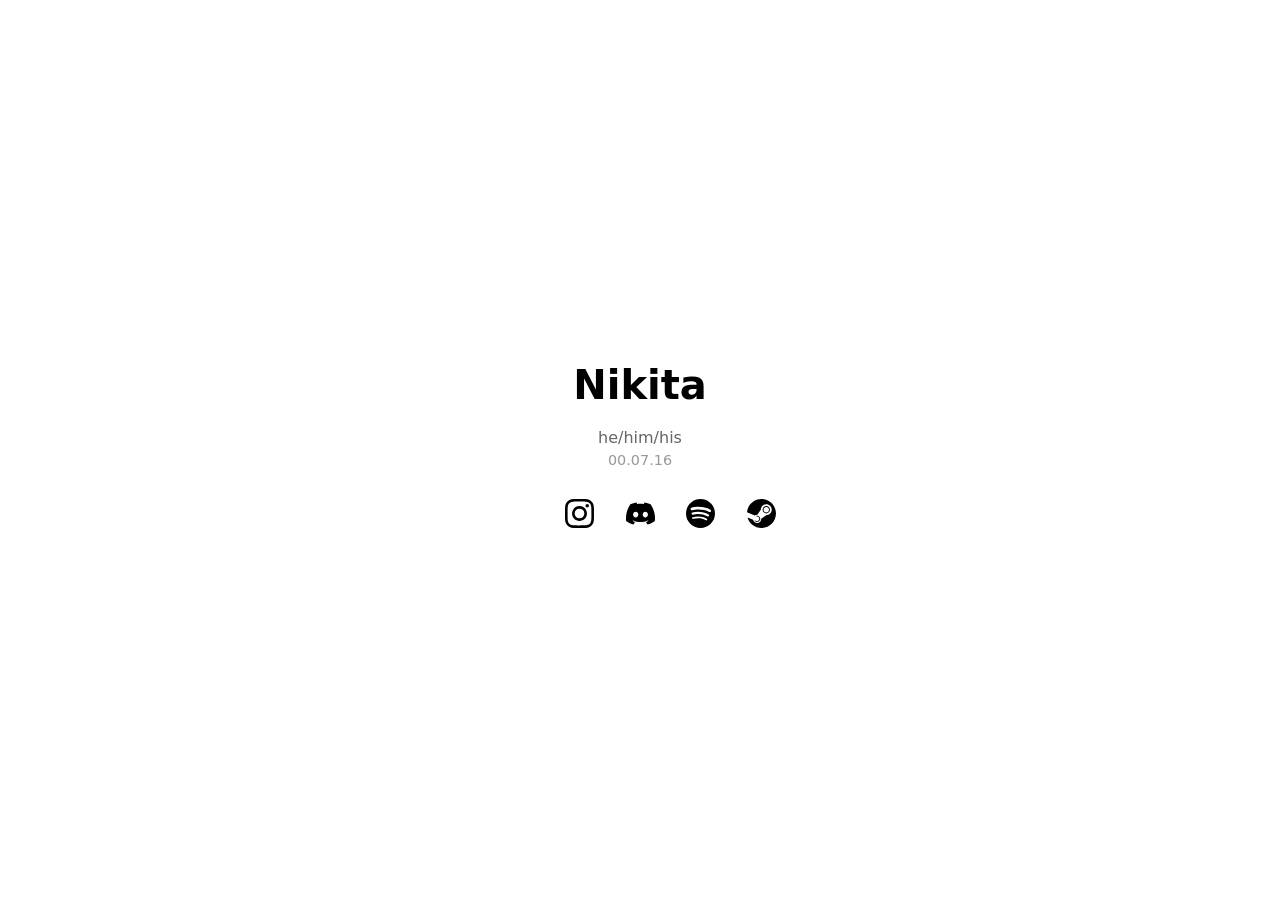
==== index.html @ f51042dd "Add personal landing page Adds the site as uploaded: page (renamed elements.html -> index.html so ho" ====
<!DOCTYPE html>
<html lang="en">
<head>
  <meta charset="UTF-8">
  <meta name="viewport" content="width=device-width, initial-scale=1">
  <title>@n.d.khrapov</title>
  <link rel="stylesheet" href="styles.css">
</head>
<body>
  <div class="container">
    <h1>Nikita</h1>
    <p class="pronouns">he/him/his</p>
    <p class="dateofbirth">00.07.16</p>
    
    <div class="socials">
      <a href="https://twitter.com/ndkhrapov" class="twitter" title="Twitter">Twitter</a>
      <a href="https://instagram.com/n.d.khrapov" class="instagram" title="Instagram">Instagram</a>
      <a href="https://discord.com/channels/@me/281485925865881600" class="discord" title="Discord">Discord</a>
      <a href="https://open.spotify.com/user/p5egjznjq1l8l3v9f7fo3ro2e" class="spotify" title="Spotify">Spotify</a>
      <a href="https://steamcommunity.com/id/GoodGuyLimony/" class="steam" title="Steam">Steam</a>
    </div>
  </div>
</body>
</html>
---- styles.css ----
:root {
  --bg-color: #ffffff;
  --text-main: #000000;
  --text-secondary: #666666;
  --text-tertiary: #999999;
  --icon-color: #000000;
}

@media (prefers-color-scheme: dark) {
  :root {
    --bg-color: #000000;
    --text-main: #ffffff;
    --text-secondary: #aaaaaa;
    --text-tertiary: #777777;
    --icon-color: #ffffff;
  }
}

* {
  margin: 0;
  padding: 0;
  box-sizing: border-box;
}

body {
  font-family: system-ui, -apple-system, sans-serif;
  display: flex;
  align-items: center;
  justify-content: center;
  min-height: 100vh;
  background: var(--bg-color);
  transition: background 0.3s ease;
}

.container {
  text-align: center;
  max-width: 90vw;
  width: 100%;
  padding: 5vh;
}

h1 {
  font-size: 2.5em;
  margin-bottom: 0.5em;
  color: var(--text-main);
  transition: color 0.3s ease;
}

.pronouns {
  color: var(--text-secondary);
  margin-bottom: 0.3em;
  transition: color 0.3s ease;
}

.dateofbirth {
  color: var(--text-tertiary);
  font-size: 0.9em;
  margin-bottom: 1.5em;
  transition: color 0.3s ease;
}

.socials {
  display: flex;
  gap: 0.8em;
  justify-content: center;
  flex-wrap: wrap;
  margin-top: 1em;
}

.socials a {
  width: 3em;
  height: 3em;
  border-radius: 50%;
  display: block;
  text-decoration: none;
  transition: 0.3s;
  
  -webkit-mask-size: 60%;
  mask-size: 60%;
  -webkit-mask-repeat: no-repeat;
  mask-repeat: no-repeat;
  -webkit-mask-position: center;
  mask-position: center;

  background-color: var(--icon-color);
  text-indent: -9999px;
  overflow: hidden;
}

.socials a:hover {
  transform: translateY(-0.1em);
}

.twitter {
  -webkit-mask-image: url(x.svg);
  mask-image: url(x.svg);
}

.instagram {
  -webkit-mask-image: url(instagram.svg);
  mask-image: url(instagram.svg);
}

.discord {
  -webkit-mask-image: url(discord.svg);
  mask-image: url(discord.svg);
}

.spotify {
  -webkit-mask-image: url(spotify.svg);
  mask-image: url(spotify.svg);
}

.steam {
  -webkit-mask-image: url(steam.svg);
  mask-image: url(steam.svg);
}

@media (aspect-ratio < 1) {
  .container {
    width: 95vw;
    padding: 3vh;
  }

  h1 {
    font-size: 2em;
    margin-bottom: 0.3em;
  }

  .pronouns {
    font-size: 0.95em;
    margin-bottom: 0.2em;
  }

  .dateofbirth {
    font-size: 0.8em;
    margin-bottom: 1em;
  }

  .socials {
    gap: 0.6em;
    margin-top: 2vh;
  }

  .socials a {
    width: 2.5em;
    height: 2.5em;
  }
}
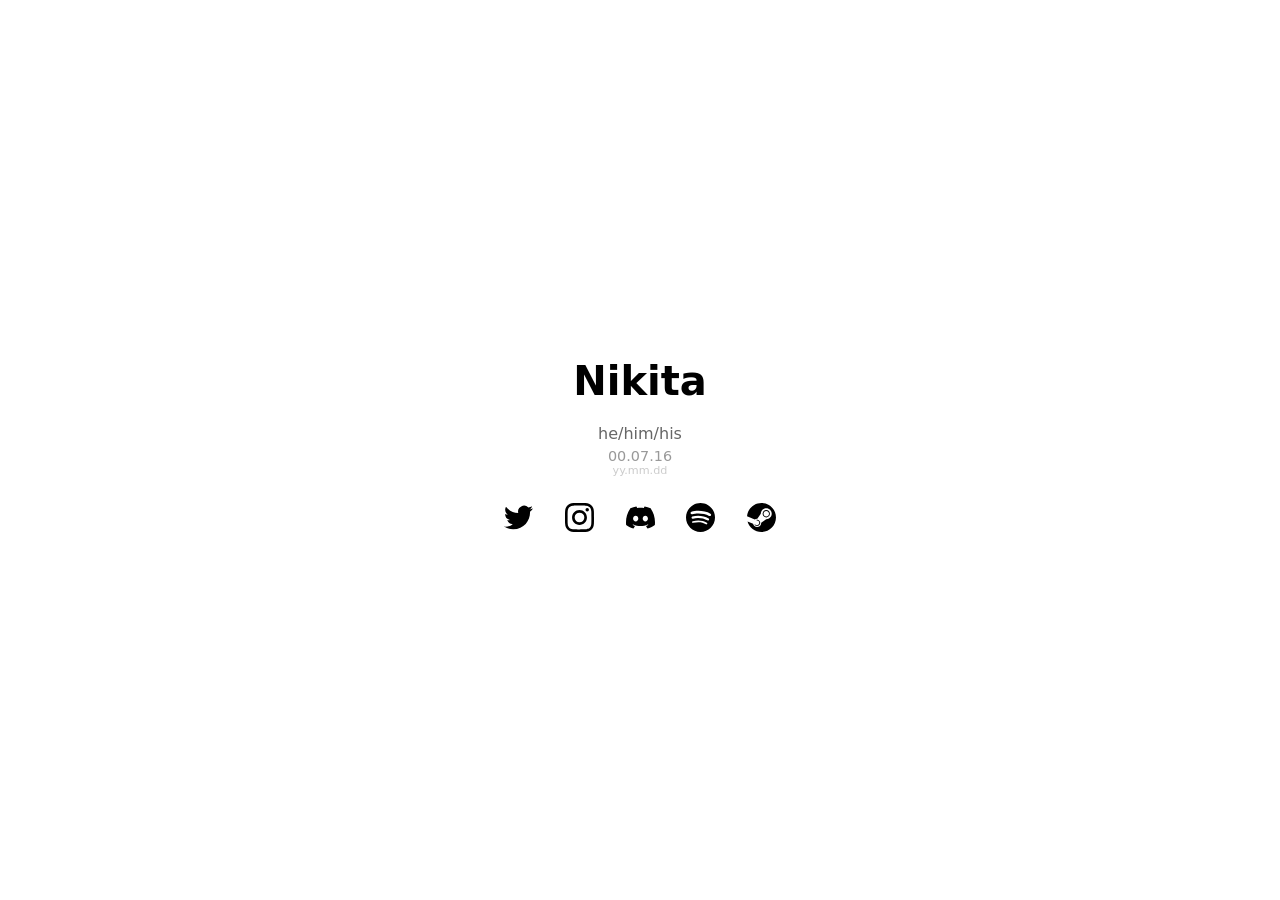
==== commit 6e1d4448: "Fix Discord link, use Twitter bird icon, add date format hint - Discord: point at the public profile" ====
--- a/index.html
+++ b/index.html
@@ -11,11 +11,12 @@
     <h1>Nikita</h1>
     <p class="pronouns">he/him/his</p>
     <p class="dateofbirth">00.07.16</p>
+    <p class="dateformat">yy.mm.dd</p>
     
     <div class="socials">
       <a href="https://twitter.com/ndkhrapov" class="twitter" title="Twitter">Twitter</a>
       <a href="https://instagram.com/n.d.khrapov" class="instagram" title="Instagram">Instagram</a>
-      <a href="https://discord.com/channels/@me/281485925865881600" class="discord" title="Discord">Discord</a>
+      <a href="https://discord.com/users/281485925865881600" class="discord" title="Discord">Discord</a>
       <a href="https://open.spotify.com/user/p5egjznjq1l8l3v9f7fo3ro2e" class="spotify" title="Spotify">Spotify</a>
       <a href="https://steamcommunity.com/id/GoodGuyLimony/" class="steam" title="Steam">Steam</a>
     </div>
--- a/styles.css
+++ b/styles.css
@@ -55,6 +55,13 @@
 .dateofbirth {
   color: var(--text-tertiary);
   font-size: 0.9em;
+  transition: color 0.3s ease;
+}
+
+.dateformat {
+  color: var(--text-tertiary);
+  opacity: 0.5;
+  font-size: 0.7em;
   margin-bottom: 1.5em;
   transition: color 0.3s ease;
 }
@@ -92,8 +99,8 @@
 }
 
 .twitter {
-  -webkit-mask-image: url(x.svg);
-  mask-image: url(x.svg);
+  -webkit-mask-image: url(twitter.svg);
+  mask-image: url(twitter.svg);
 }
 
 .instagram {
@@ -134,6 +141,10 @@
 
   .dateofbirth {
     font-size: 0.8em;
+  }
+
+  .dateformat {
+    font-size: 0.65em;
     margin-bottom: 1em;
   }
 
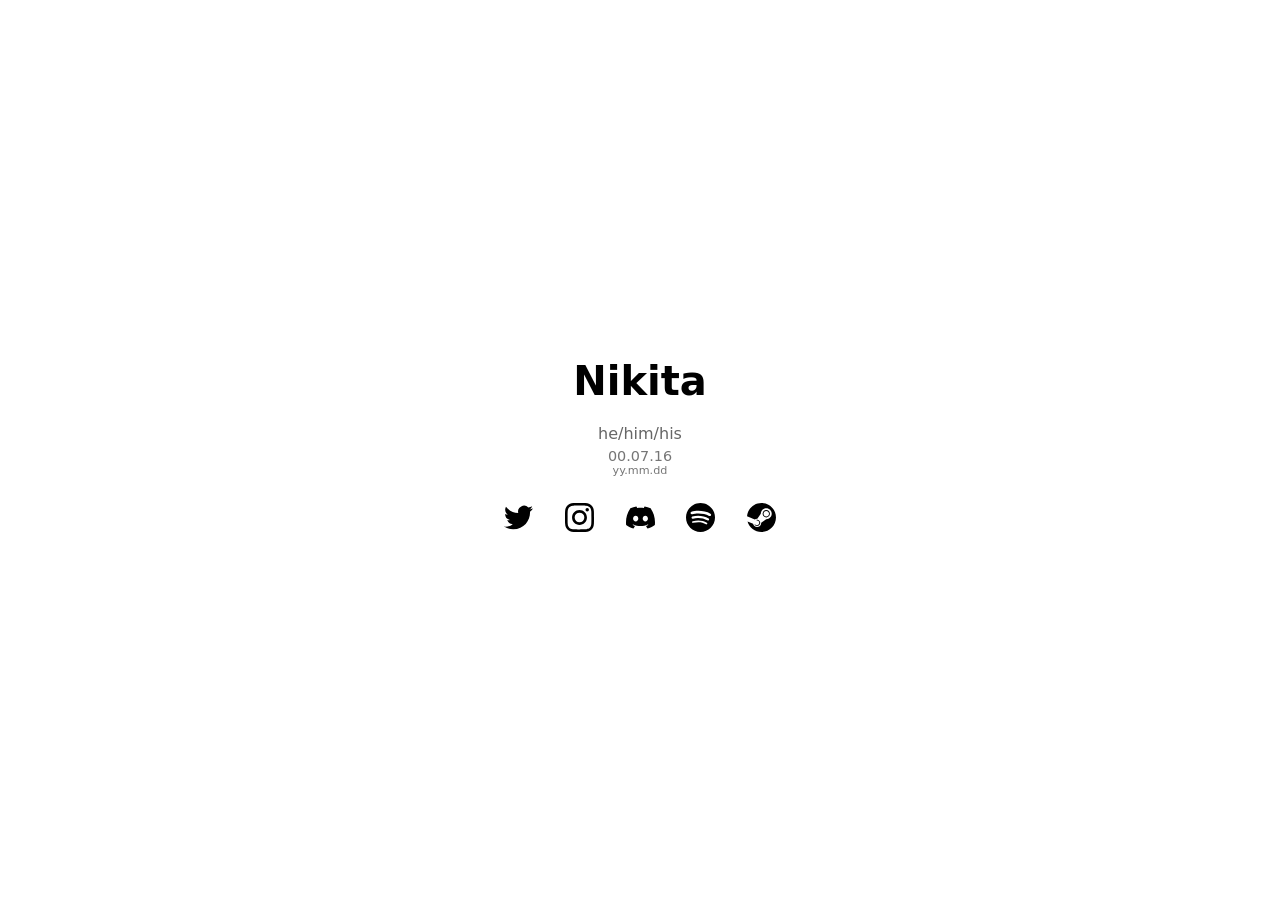
==== commit 53483b8e: "Add meta tags, favicon, link preview image and accessibility fixes - description, canonical, theme-c" ====
--- a/index.html
+++ b/index.html
@@ -3,23 +3,40 @@
 <head>
   <meta charset="UTF-8">
   <meta name="viewport" content="width=device-width, initial-scale=1">
-  <title>@n.d.khrapov</title>
+  <title>Nikita Khrapov (@n.d.khrapov)</title>
+  <meta name="description" content="Nikita Khrapov: 3D artist and full-stack web developer.">
+  <link rel="canonical" href="https://ndkhrapov.net/">
+  <link rel="icon" href="/favicon.svg" type="image/svg+xml">
+  <link rel="apple-touch-icon" href="/apple-touch-icon.png">
+  <meta name="theme-color" content="#ffffff" media="(prefers-color-scheme: light)">
+  <meta name="theme-color" content="#000000" media="(prefers-color-scheme: dark)">
+
+  <meta property="og:type" content="website">
+  <meta property="og:url" content="https://ndkhrapov.net/">
+  <meta property="og:title" content="Nikita Khrapov">
+  <meta property="og:description" content="3D artist and full-stack web developer.">
+  <meta property="og:image" content="https://ndkhrapov.net/og.png">
+  <meta property="og:image:width" content="1200">
+  <meta property="og:image:height" content="630">
+  <meta property="og:image:alt" content="Nikita Khrapov, 3D artist and full-stack web developer">
+  <meta name="twitter:card" content="summary_large_image">
+
   <link rel="stylesheet" href="styles.css">
 </head>
 <body>
-  <div class="container">
+  <main class="container">
     <h1>Nikita</h1>
     <p class="pronouns">he/him/his</p>
-    <p class="dateofbirth">00.07.16</p>
+    <p class="dateofbirth"><time datetime="2000-07-16">00.07.16</time></p>
     <p class="dateformat">yy.mm.dd</p>
-    
-    <div class="socials">
-      <a href="https://twitter.com/ndkhrapov" class="twitter" title="Twitter">Twitter</a>
-      <a href="https://instagram.com/n.d.khrapov" class="instagram" title="Instagram">Instagram</a>
-      <a href="https://discord.com/users/281485925865881600" class="discord" title="Discord">Discord</a>
-      <a href="https://open.spotify.com/user/p5egjznjq1l8l3v9f7fo3ro2e" class="spotify" title="Spotify">Spotify</a>
-      <a href="https://steamcommunity.com/id/GoodGuyLimony/" class="steam" title="Steam">Steam</a>
-    </div>
-  </div>
+
+    <nav class="socials" aria-label="Social links">
+      <a href="https://twitter.com/ndkhrapov" class="twitter" title="Twitter" rel="me"><span class="visually-hidden">Twitter</span></a>
+      <a href="https://instagram.com/n.d.khrapov" class="instagram" title="Instagram" rel="me"><span class="visually-hidden">Instagram</span></a>
+      <a href="https://discord.com/users/281485925865881600" class="discord" title="Discord" rel="me"><span class="visually-hidden">Discord</span></a>
+      <a href="https://open.spotify.com/user/p5egjznjq1l8l3v9f7fo3ro2e" class="spotify" title="Spotify" rel="me"><span class="visually-hidden">Spotify</span></a>
+      <a href="https://steamcommunity.com/id/GoodGuyLimony/" class="steam" title="Steam" rel="me"><span class="visually-hidden">Steam</span></a>
+    </nav>
+  </main>
 </body>
-</html>+</html>
--- a/styles.css
+++ b/styles.css
@@ -2,7 +2,7 @@
   --bg-color: #ffffff;
   --text-main: #000000;
   --text-secondary: #666666;
-  --text-tertiary: #999999;
+  --text-tertiary: #767676;
   --icon-color: #000000;
 }
 
@@ -60,7 +60,6 @@
 
 .dateformat {
   color: var(--text-tertiary);
-  opacity: 0.5;
   font-size: 0.7em;
   margin-bottom: 1.5em;
   transition: color 0.3s ease;
@@ -79,9 +78,17 @@
   height: 3em;
   border-radius: 50%;
   display: block;
+  position: relative;
   text-decoration: none;
-  transition: 0.3s;
-  
+  transition: transform 0.3s ease;
+}
+
+.socials a::before {
+  content: "";
+  position: absolute;
+  inset: 0;
+  transition: background-color 0.3s ease;
+
   -webkit-mask-size: 60%;
   mask-size: 60%;
   -webkit-mask-repeat: no-repeat;
@@ -90,35 +97,50 @@
   mask-position: center;
 
   background-color: var(--icon-color);
-  text-indent: -9999px;
-  overflow: hidden;
 }
 
 .socials a:hover {
   transform: translateY(-0.1em);
 }
 
-.twitter {
+.socials a:focus-visible {
+  outline: 2px solid var(--text-main);
+  outline-offset: 3px;
+}
+
+.visually-hidden {
+  position: absolute;
+  width: 1px;
+  height: 1px;
+  padding: 0;
+  margin: -1px;
+  overflow: hidden;
+  clip: rect(0, 0, 0, 0);
+  white-space: nowrap;
+  border: 0;
+}
+
+.twitter::before {
   -webkit-mask-image: url(twitter.svg);
   mask-image: url(twitter.svg);
 }
 
-.instagram {
+.instagram::before {
   -webkit-mask-image: url(instagram.svg);
   mask-image: url(instagram.svg);
 }
 
-.discord {
+.discord::before {
   -webkit-mask-image: url(discord.svg);
   mask-image: url(discord.svg);
 }
 
-.spotify {
+.spotify::before {
   -webkit-mask-image: url(spotify.svg);
   mask-image: url(spotify.svg);
 }
 
-.steam {
+.steam::before {
   -webkit-mask-image: url(steam.svg);
   mask-image: url(steam.svg);
 }
@@ -157,4 +179,14 @@
     width: 2.5em;
     height: 2.5em;
   }
-}+}
+
+@media (prefers-reduced-motion: reduce) {
+  * {
+    transition: none !important;
+  }
+
+  .socials a:hover {
+    transform: none;
+  }
+}
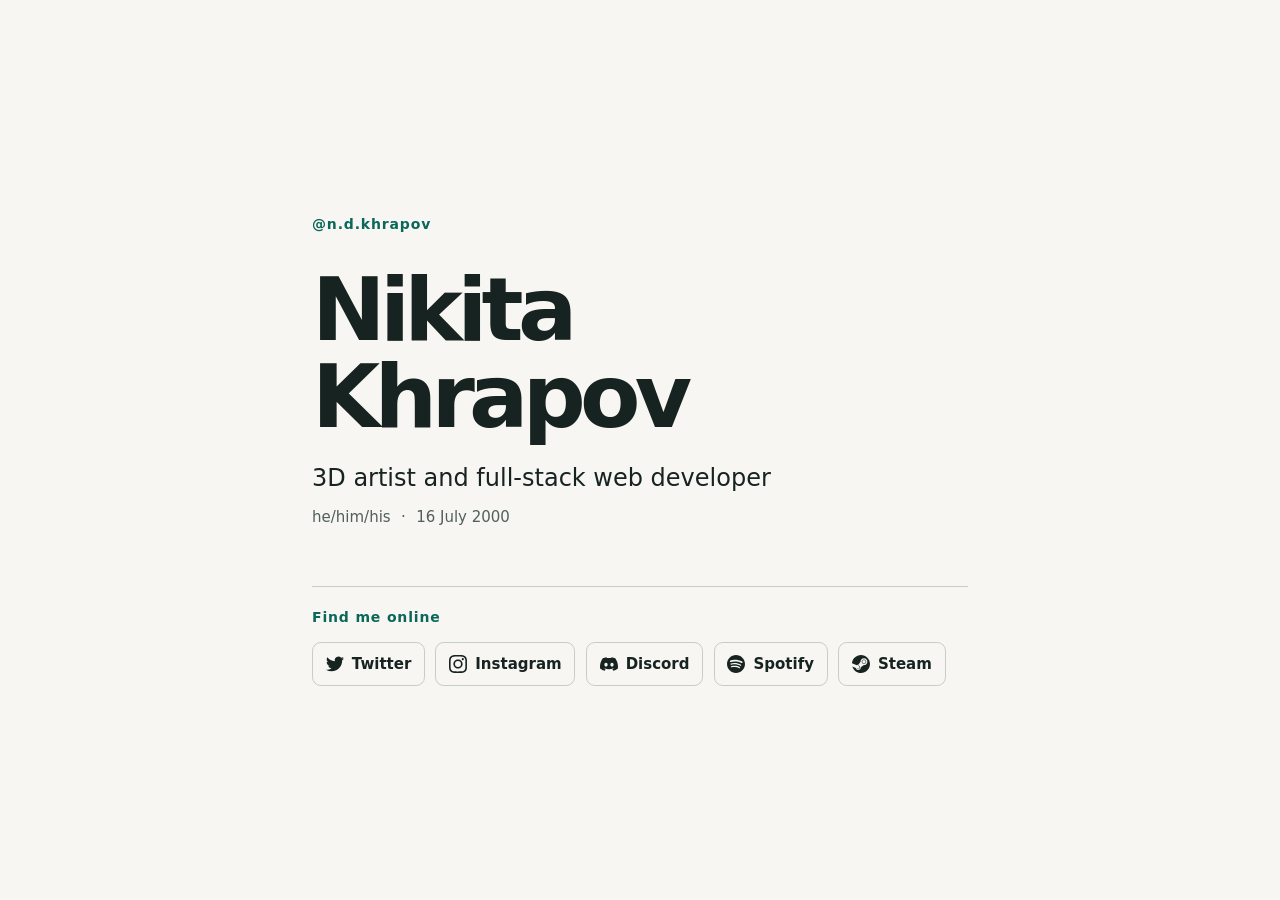
==== commit 46b6e808: "Refresh the personal homepage and add a 404 page" ====
--- a/index.html
+++ b/index.html
@@ -8,8 +8,8 @@
   <link rel="canonical" href="https://ndkhrapov.net/">
   <link rel="icon" href="/favicon.svg" type="image/svg+xml">
   <link rel="apple-touch-icon" href="/apple-touch-icon.png">
-  <meta name="theme-color" content="#ffffff" media="(prefers-color-scheme: light)">
-  <meta name="theme-color" content="#000000" media="(prefers-color-scheme: dark)">
+  <meta name="theme-color" content="#f7f6f2" media="(prefers-color-scheme: light)">
+  <meta name="theme-color" content="#141616" media="(prefers-color-scheme: dark)">
 
   <meta property="og:type" content="website">
   <meta property="og:url" content="https://ndkhrapov.net/">
@@ -21,21 +21,24 @@
   <meta property="og:image:alt" content="Nikita Khrapov, 3D artist and full-stack web developer">
   <meta name="twitter:card" content="summary_large_image">
 
-  <link rel="stylesheet" href="styles.css">
+  <link rel="stylesheet" href="/styles.css?v=2">
 </head>
 <body>
   <main class="container">
-    <h1>Nikita</h1>
-    <p class="pronouns">he/him/his</p>
-    <p class="dateofbirth"><time datetime="2000-07-16">00.07.16</time></p>
-    <p class="dateformat">yy.mm.dd</p>
+    <p class="eyebrow">@n.d.khrapov</p>
+    <h1>Nikita Khrapov</h1>
+    <p class="intro">3D artist and full-stack web developer</p>
+    <p class="details">he/him/his <span aria-hidden="true">·</span> <time datetime="2000-07-16">16 July 2000</time></p>
 
-    <nav class="socials" aria-label="Social links">
-      <a href="https://twitter.com/ndkhrapov" class="twitter" title="Twitter" rel="me"><span class="visually-hidden">Twitter</span></a>
-      <a href="https://instagram.com/n.d.khrapov" class="instagram" title="Instagram" rel="me"><span class="visually-hidden">Instagram</span></a>
-      <a href="https://discord.com/users/281485925865881600" class="discord" title="Discord" rel="me"><span class="visually-hidden">Discord</span></a>
-      <a href="https://open.spotify.com/user/p5egjznjq1l8l3v9f7fo3ro2e" class="spotify" title="Spotify" rel="me"><span class="visually-hidden">Spotify</span></a>
-      <a href="https://steamcommunity.com/id/GoodGuyLimony/" class="steam" title="Steam" rel="me"><span class="visually-hidden">Steam</span></a>
+    <nav class="profiles" aria-labelledby="profiles-heading">
+      <h2 class="eyebrow" id="profiles-heading">Find me online</h2>
+      <ul>
+        <li><a href="https://twitter.com/ndkhrapov" rel="me"><span class="icon twitter" aria-hidden="true"></span>Twitter</a></li>
+        <li><a href="https://instagram.com/n.d.khrapov" rel="me"><span class="icon instagram" aria-hidden="true"></span>Instagram</a></li>
+        <li><a href="https://discord.com/users/281485925865881600" rel="me"><span class="icon discord" aria-hidden="true"></span>Discord</a></li>
+        <li><a href="https://open.spotify.com/user/p5egjznjq1l8l3v9f7fo3ro2e" rel="me"><span class="icon spotify" aria-hidden="true"></span>Spotify</a></li>
+        <li><a href="https://steamcommunity.com/id/GoodGuyLimony/" rel="me"><span class="icon steam" aria-hidden="true"></span>Steam</a></li>
+      </ul>
     </nav>
   </main>
 </body>
--- a/styles.css
+++ b/styles.css
@@ -1,192 +1,139 @@
-:root {
-  --bg-color: #ffffff;
-  --text-main: #000000;
-  --text-secondary: #666666;
-  --text-tertiary: #767676;
-  --icon-color: #000000;
-}
-
-@media (prefers-color-scheme: dark) {
-  :root {
-    --bg-color: #000000;
-    --text-main: #ffffff;
-    --text-secondary: #aaaaaa;
-    --text-tertiary: #777777;
-    --icon-color: #ffffff;
-  }
-}
-
-* {
-  margin: 0;
-  padding: 0;
-  box-sizing: border-box;
-}
-
-body {
-  font-family: system-ui, -apple-system, sans-serif;
-  display: flex;
-  align-items: center;
-  justify-content: center;
-  min-height: 100vh;
-  background: var(--bg-color);
-  transition: background 0.3s ease;
-}
-
-.container {
-  text-align: center;
-  max-width: 90vw;
-  width: 100%;
-  padding: 5vh;
-}
-
-h1 {
-  font-size: 2.5em;
-  margin-bottom: 0.5em;
-  color: var(--text-main);
-  transition: color 0.3s ease;
-}
-
-.pronouns {
-  color: var(--text-secondary);
-  margin-bottom: 0.3em;
-  transition: color 0.3s ease;
-}
-
-.dateofbirth {
-  color: var(--text-tertiary);
-  font-size: 0.9em;
-  transition: color 0.3s ease;
-}
-
-.dateformat {
-  color: var(--text-tertiary);
-  font-size: 0.7em;
-  margin-bottom: 1.5em;
-  transition: color 0.3s ease;
-}
-
-.socials {
-  display: flex;
-  gap: 0.8em;
-  justify-content: center;
-  flex-wrap: wrap;
-  margin-top: 1em;
-}
-
-.socials a {
-  width: 3em;
-  height: 3em;
-  border-radius: 50%;
-  display: block;
-  position: relative;
-  text-decoration: none;
-  transition: transform 0.3s ease;
-}
-
-.socials a::before {
-  content: "";
-  position: absolute;
-  inset: 0;
-  transition: background-color 0.3s ease;
-
-  -webkit-mask-size: 60%;
-  mask-size: 60%;
-  -webkit-mask-repeat: no-repeat;
-  mask-repeat: no-repeat;
-  -webkit-mask-position: center;
-  mask-position: center;
-
-  background-color: var(--icon-color);
-}
-
-.socials a:hover {
-  transform: translateY(-0.1em);
-}
-
-.socials a:focus-visible {
-  outline: 2px solid var(--text-main);
-  outline-offset: 3px;
-}
-
-.visually-hidden {
-  position: absolute;
-  width: 1px;
-  height: 1px;
-  padding: 0;
-  margin: -1px;
-  overflow: hidden;
-  clip: rect(0, 0, 0, 0);
-  white-space: nowrap;
-  border: 0;
-}
-
-.twitter::before {
-  -webkit-mask-image: url(twitter.svg);
-  mask-image: url(twitter.svg);
-}
-
-.instagram::before {
-  -webkit-mask-image: url(instagram.svg);
-  mask-image: url(instagram.svg);
-}
-
-.discord::before {
-  -webkit-mask-image: url(discord.svg);
-  mask-image: url(discord.svg);
-}
-
-.spotify::before {
-  -webkit-mask-image: url(spotify.svg);
-  mask-image: url(spotify.svg);
-}
-
-.steam::before {
-  -webkit-mask-image: url(steam.svg);
-  mask-image: url(steam.svg);
-}
-
-@media (aspect-ratio < 1) {
-  .container {
-    width: 95vw;
-    padding: 3vh;
-  }
-
-  h1 {
-    font-size: 2em;
-    margin-bottom: 0.3em;
-  }
-
-  .pronouns {
-    font-size: 0.95em;
-    margin-bottom: 0.2em;
-  }
-
-  .dateofbirth {
-    font-size: 0.8em;
-  }
-
-  .dateformat {
-    font-size: 0.65em;
-    margin-bottom: 1em;
-  }
-
-  .socials {
-    gap: 0.6em;
-    margin-top: 2vh;
-  }
-
-  .socials a {
-    width: 2.5em;
-    height: 2.5em;
-  }
-}
-
-@media (prefers-reduced-motion: reduce) {
-  * {
-    transition: none !important;
-  }
-
-  .socials a:hover {
-    transform: none;
-  }
-}
+:root {
+  color-scheme: light dark;
+  --paper: #f7f6f2;
+  --ink: #172321;
+  --muted: #525f5b;
+  --accent: #0b6759;
+  --line: #c5cdc6;
+  --hover: #e7efe9;
+}
+
+@media (prefers-color-scheme: dark) {
+  :root {
+    --paper: #141616;
+    --ink: #edf2ee;
+    --muted: #b4c3bc;
+    --accent: #8ce0c7;
+    --line: #414e48;
+    --hover: #20332d;
+  }
+}
+
+*, *::before {
+  box-sizing: border-box;
+}
+
+body {
+  min-block-size: 100vh;
+  min-block-size: 100svh;
+  margin: 0;
+  display: grid;
+  place-items: center;
+  background: var(--paper);
+  color: var(--ink);
+  font: 1rem/1.55 system-ui, sans-serif;
+}
+
+.container {
+  inline-size: min(100%, 49rem);
+  padding: clamp(2rem, 7vw, 5rem) clamp(1.25rem, 6vw, 4rem);
+}
+
+.eyebrow {
+  margin: 0;
+  color: var(--accent);
+  font-size: 0.875rem;
+  font-weight: 650;
+  letter-spacing: 0.06em;
+}
+
+h1 {
+  margin: 0.35em 0 0;
+  font-size: clamp(2.625rem, 9vw, 5.5rem);
+  font-weight: 700;
+  letter-spacing: -0.065em;
+  line-height: 0.99;
+  overflow-wrap: anywhere;
+}
+
+.intro {
+  margin: 1.25rem 0 0;
+  font-size: clamp(1.125rem, 2.5vw, 1.5rem);
+  text-wrap: pretty;
+}
+
+.details {
+  margin: 0.55rem 0 0;
+  color: var(--muted);
+  font-size: 0.9375rem;
+}
+
+.details span {
+  margin-inline: 0.35rem;
+}
+
+.profiles {
+  margin-block-start: clamp(2rem, 6vw, 3.5rem);
+  padding-block-start: 1.25rem;
+  border-block-start: 1px solid var(--line);
+}
+
+.profiles ul {
+  display: flex;
+  flex-wrap: wrap;
+  gap: 0.65rem;
+  margin: 0.875rem 0 0;
+  padding: 0;
+  list-style: none;
+}
+
+.profiles a {
+  display: inline-flex;
+  align-items: center;
+  gap: 0.5rem;
+  min-block-size: 2.75rem;
+  padding: 0.5rem 0.8rem;
+  border: 1px solid var(--line);
+  border-radius: 0.55rem;
+  color: var(--ink);
+  font-size: 0.9375rem;
+  font-weight: 550;
+  text-decoration: none;
+}
+
+.profiles a:hover,
+.profiles a:focus-visible {
+  border-color: var(--accent);
+  background: var(--hover);
+  text-decoration: underline;
+  text-underline-offset: 0.2em;
+}
+
+a:focus-visible {
+  outline: 2px solid var(--accent);
+  outline-offset: 3px;
+}
+
+.icon {
+  inline-size: 1.125rem;
+  block-size: 1.125rem;
+  flex: none;
+  background: currentColor;
+  -webkit-mask: var(--icon) center / contain no-repeat;
+  mask: var(--icon) center / contain no-repeat;
+}
+
+.twitter { --icon: url(/twitter.svg); }
+.instagram { --icon: url(/instagram.svg); }
+.discord { --icon: url(/discord.svg); }
+.spotify { --icon: url(/spotify.svg); }
+.steam { --icon: url(/steam.svg); }
+
+.home-link {
+  display: inline-flex;
+  align-items: center;
+  min-block-size: 2.75rem;
+  margin-block-start: 1rem;
+  color: var(--accent);
+  text-underline-offset: 0.2em;
+}
